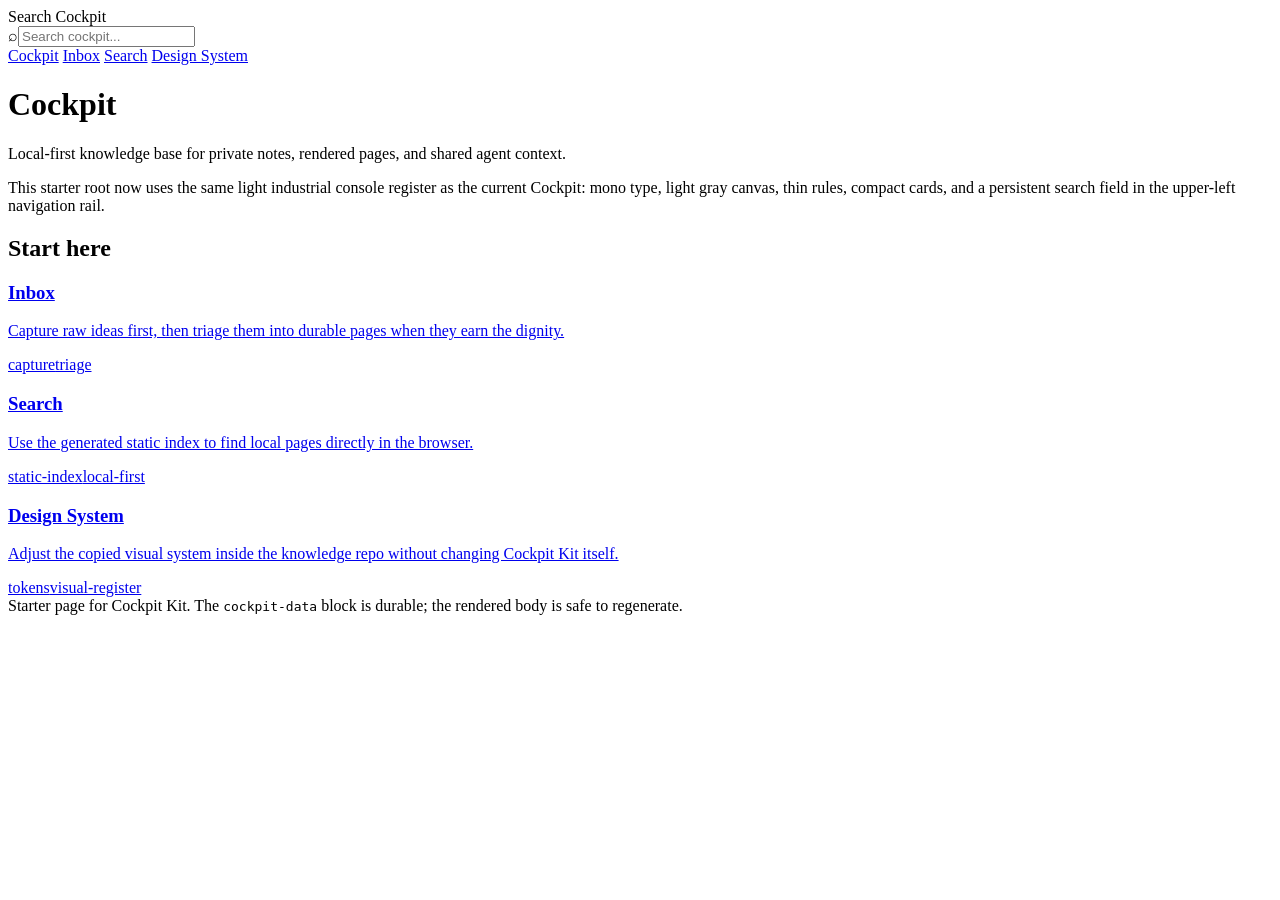
==== skill/templates/cockpit-root/index.html @ 93ff8bd4 "feat: capability-detected comment/capture widget for starter pages" ====
<!doctype html>
<html lang="en">
<head>
  <meta charset="utf-8">
  <meta name="viewport" content="width=device-width, initial-scale=1">
  <meta name="cockpit:source" content="self">
  <meta name="cockpit:rendered-at" content="2026-07-05T18:00:00Z">
  <title>Cockpit</title>
  <link rel="stylesheet" href="./cockpit.css">
  <script src="./cockpit-intents.js" defer></script>
</head>
<body>
  <nav aria-label="Primary" class="cockpit-nav">
    <form class="nav-search" action="search/" method="get" role="search">
      <label for="nav-search-input">Search Cockpit</label>
      <div class="nav-search-field"><span aria-hidden="true">⌕</span><input id="nav-search-input" name="q" type="search" autocomplete="off" inputmode="search" placeholder="Search cockpit..."></div>
    </form>
    <a class="home" href="./" aria-current="page">Cockpit</a>
    <a href="inbox/">Inbox</a>
    <a href="search/">Search</a>
    <a href="design-system.html">Design System</a>
  </nav>
  <main class="page">
    <header class="masthead">
      <h1>Cockpit</h1>
      <p>Local-first knowledge base for private notes, rendered pages, and shared agent context.</p>
    </header>
    <p class="lede">This starter root now uses the same light industrial console register as the current Cockpit: mono type, light gray canvas, thin rules, compact cards, and a persistent search field in the upper-left navigation rail.</p>
    <h2 class="section">Start here</h2>
    <div class="grid-list" aria-label="Starter links">
      <a class="card" href="inbox/">
        <h3>Inbox</h3>
        <p>Capture raw ideas first, then triage them into durable pages when they earn the dignity.</p>
        <div class="tags"><span>capture</span><span>triage</span></div>
      </a>
      <a class="card" href="search/">
        <h3>Search</h3>
        <p>Use the generated static index to find local pages directly in the browser.</p>
        <div class="tags"><span>static-index</span><span>local-first</span></div>
      </a>
      <a class="card" href="design-system.html">
        <h3>Design System</h3>
        <p>Adjust the copied visual system inside the knowledge repo without changing Cockpit Kit itself.</p>
        <div class="tags"><span>tokens</span><span>visual-register</span></div>
      </a>
    </div>
    <footer class="fineprint">Starter page for Cockpit Kit. The <code>cockpit-data</code> block is durable; the rendered body is safe to regenerate.</footer>
  </main>
  <script type="application/json" id="cockpit-data">{"kind":"cockpit-home","schema_version":1,"summary":"Starter Cockpit home page."}</script>
</body>
</html>
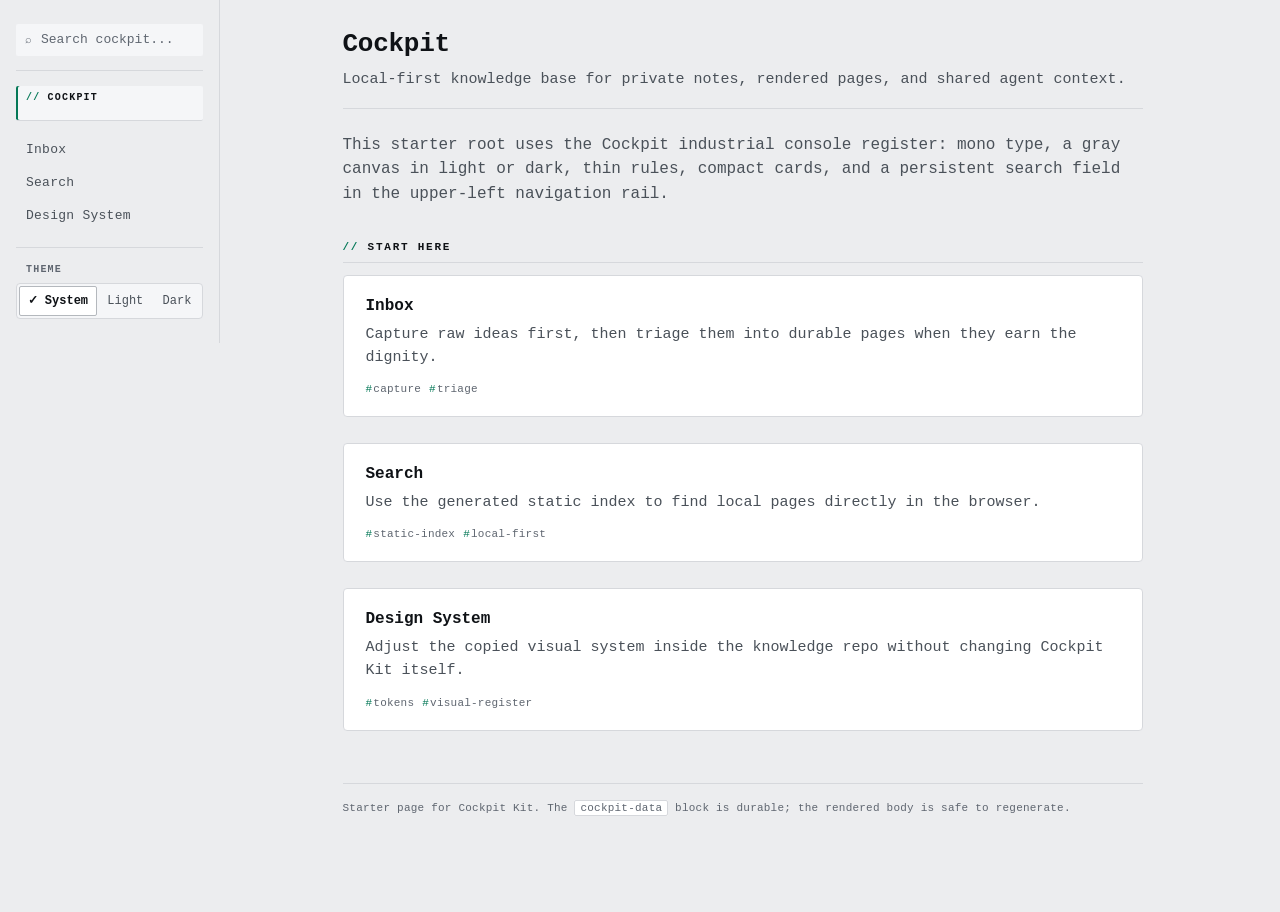
==== commit f5f259e7: "feat: add Light / Dark / System theme switch to starter template Define light and dark palettes as c" ====
--- a/skill/templates/cockpit-root/index.html
+++ b/skill/templates/cockpit-root/index.html
@@ -3,11 +3,12 @@
 <head>
   <meta charset="utf-8">
   <meta name="viewport" content="width=device-width, initial-scale=1">
+  <meta name="color-scheme" content="light dark">
   <meta name="cockpit:source" content="self">
   <meta name="cockpit:rendered-at" content="2026-07-05T18:00:00Z">
   <title>Cockpit</title>
   <link rel="stylesheet" href="./cockpit.css">
-  <script src="./cockpit-intents.js" defer></script>
+  <script src="./cockpit-theme.js"></script>
 </head>
 <body>
   <nav aria-label="Primary" class="cockpit-nav">
@@ -19,13 +20,22 @@
     <a href="inbox/">Inbox</a>
     <a href="search/">Search</a>
     <a href="design-system.html">Design System</a>
+    <fieldset class="theme-switch" data-cockpit-theme-switch hidden>
+      <legend>Theme</legend>
+      <div class="options">
+        <label><input type="radio" name="cockpit-theme" value="system" checked><span>System</span></label>
+        <label><input type="radio" name="cockpit-theme" value="light"><span>Light</span></label>
+        <label><input type="radio" name="cockpit-theme" value="dark"><span>Dark</span></label>
+      </div>
+      <span class="sr-only" data-cockpit-theme-resolved></span>
+    </fieldset>
   </nav>
   <main class="page">
     <header class="masthead">
       <h1>Cockpit</h1>
       <p>Local-first knowledge base for private notes, rendered pages, and shared agent context.</p>
     </header>
-    <p class="lede">This starter root now uses the same light industrial console register as the current Cockpit: mono type, light gray canvas, thin rules, compact cards, and a persistent search field in the upper-left navigation rail.</p>
+    <p class="lede">This starter root uses the Cockpit industrial console register: mono type, a gray canvas in light or dark, thin rules, compact cards, and a persistent search field in the upper-left navigation rail.</p>
     <h2 class="section">Start here</h2>
     <div class="grid-list" aria-label="Starter links">
       <a class="card" href="inbox/">
--- a/skill/templates/cockpit-root/cockpit.css
+++ b/skill/templates/cockpit-root/cockpit.css
@@ -0,0 +1,580 @@
+/*
+ * cockpit.css — shared visual register for every cockpit page.
+ *
+ * Linked from each HTML page as `/cockpit.css`.
+ * Same-origin, served by the same static Cockpit host; pages stay
+ * local-first on the same host (no CDN, no cross-origin fetch).
+ *
+ * Per-page style addenda go in a small inline <style> after this
+ * stylesheet's <link>, so the page can still ship one-off rules
+ * without round-tripping the file. The bulk of the register lives here.
+ *
+ * Source of truth for tokens: design-system.html `cockpit-data` block.
+ * Theme tokens: see the Light / Dark / System blocks below and
+ * cockpit-theme.js. Use var(--token) in pages, never literal colors.
+ */
+
+:root {
+  --radius: 4px;
+  --mono: ui-monospace, "SFMono-Regular", "Cascadia Code", "Cascadia Mono", "Roboto Mono", "IBM Plex Mono", "JetBrains Mono", "Liberation Mono", Menlo, Consolas, monospace;
+  --sans: ui-sans-serif, system-ui, -apple-system, "Segoe UI", Roboto, "Helvetica Neue", Arial, sans-serif;
+}
+
+/*
+ * Color themes. Pages must use these tokens instead of literal colors so
+ * every page follows the Light / Dark / System choice.
+ *
+ * - `:root` / `[data-theme="light"]`: light palette (default).
+ * - `[data-theme="dark"]`: dark palette, chosen explicitly.
+ * - `@media (prefers-color-scheme: dark)`: the same dark palette when the
+ *   preference is System (data-theme="system" or absent, e.g. without JS).
+ *
+ * Keep the two dark blocks identical and keep the same variable names in
+ * every block; the test suite checks both. Text tokens meet WCAG AA (4.5:1)
+ * against --bg, --surface, and --surface-2 in both palettes.
+ * cockpit-theme.js sets data-theme before first paint.
+ */
+:root,
+:root[data-theme="light"] {
+  color-scheme: light;
+  --bg: #ecedef;
+  --surface: #ffffff;
+  --surface-2: #f5f6f8;
+  --ink: #0f1216;
+  --ink-soft: #4a5159;
+  --ink-faint: #5f6670;
+  --accent: #047857;
+  --accent-ink: #ffffff;
+  --accent-blue: #2563eb;
+  --rule: #d6d8dc;
+  --rule-strong: #b4b8bd;
+  --focus: #2563eb;
+  --status-reading:    #1e40af; --status-reading-bg:  #e0e7f7;
+  --status-finished:   #166534; --status-finished-bg: #dcefe3;
+  --status-paused:     #92400e; --status-paused-bg:   #f5e6c9;
+  --status-toread:     #6b21a8; --status-toread-bg:   #ece1f5;
+  --status-active:     #166534; --status-active-bg:   #dcefe3;
+  --status-draft:      #1e40af; --status-draft-bg:    #e0e7f7;
+  --status-shipped:    #475569; --status-shipped-bg:  #dee1e5;
+  --shadow: 0 0 0 1px rgba(15,18,22,0.02);
+}
+
+:root[data-theme="dark"] {
+  color-scheme: dark;
+  --bg: #0e1013;
+  --surface: #16191d;
+  --surface-2: #1d2126;
+  --ink: #e6e8eb;
+  --ink-soft: #a9b0b8;
+  --ink-faint: #9aa1aa;
+  --accent: #34d399;
+  --accent-ink: #0e1013;
+  --accent-blue: #60a5fa;
+  --rule: #2a2f36;
+  --rule-strong: #3b414a;
+  --focus: #60a5fa;
+  --status-reading:    #93c5fd; --status-reading-bg:  #1e2a44;
+  --status-finished:   #86efac; --status-finished-bg: #163322;
+  --status-paused:     #fcd34d; --status-paused-bg:   #3a2a10;
+  --status-toread:     #d8b4fe; --status-toread-bg:   #2e1f42;
+  --status-active:     #86efac; --status-active-bg:   #163322;
+  --status-draft:      #93c5fd; --status-draft-bg:    #1e2a44;
+  --status-shipped:    #cbd5e1; --status-shipped-bg:  #2a3038;
+  --shadow: 0 0 0 1px rgba(0,0,0,0.2);
+}
+
+@media (prefers-color-scheme: dark) {
+  :root:not([data-theme="light"]) {
+    color-scheme: dark;
+    --bg: #0e1013;
+    --surface: #16191d;
+    --surface-2: #1d2126;
+    --ink: #e6e8eb;
+    --ink-soft: #a9b0b8;
+    --ink-faint: #9aa1aa;
+    --accent: #34d399;
+    --accent-ink: #0e1013;
+    --accent-blue: #60a5fa;
+    --rule: #2a2f36;
+    --rule-strong: #3b414a;
+    --focus: #60a5fa;
+    --status-reading:    #93c5fd; --status-reading-bg:  #1e2a44;
+    --status-finished:   #86efac; --status-finished-bg: #163322;
+    --status-paused:     #fcd34d; --status-paused-bg:   #3a2a10;
+    --status-toread:     #d8b4fe; --status-toread-bg:   #2e1f42;
+    --status-active:     #86efac; --status-active-bg:   #163322;
+    --status-draft:      #93c5fd; --status-draft-bg:    #1e2a44;
+    --status-shipped:    #cbd5e1; --status-shipped-bg:  #2a3038;
+    --shadow: 0 0 0 1px rgba(0,0,0,0.2);
+  }
+}
+
+* { box-sizing: border-box; }
+html { scrollbar-gutter: stable; }
+html, body {
+  margin: 0; padding: 0;
+  background: var(--bg); color: var(--ink);
+  font-family: var(--mono);
+  font-size: 16px; line-height: 1.55; -webkit-font-smoothing: antialiased;
+}
+
+/*
+ * Layout: nav stays flush-left, while the readable 880px page column
+ * floats inside the remaining viewport instead of clinging to the nav.
+ * On wide screens the page TOC joins as a real right rail with balanced
+ * outer gutters. Collapses to a single column below 720px.
+ */
+body {
+  display: grid;
+  grid-template-columns: 220px minmax(0, 1fr) minmax(0, 880px) minmax(0, 1fr);
+  min-height: 100vh;
+  margin: 0;
+}
+
+nav.cockpit-nav {
+  padding: 24px 16px;
+  display: flex; flex-direction: column; gap: 1px;
+  font-family: var(--mono);
+  font-size: 13px;
+  border-right: 1px solid var(--rule);
+  position: sticky; top: 0; align-self: start;
+  max-height: 100vh; overflow-y: auto;
+  background: var(--bg);
+}
+nav.cockpit-nav a {
+  color: var(--ink-soft); text-decoration: none;
+  padding: 6px 10px; border-radius: 2px;
+  letter-spacing: 0.02em;
+  transition: background 0.1s ease, color 0.1s ease;
+}
+nav.cockpit-nav a:hover { color: var(--ink); background: var(--surface-2); }
+nav.cockpit-nav a[aria-current="page"],
+nav.cockpit-nav a[aria-current="true"] {
+  color: var(--ink); font-weight: 600;
+  background: var(--surface-2);
+  box-shadow: inset 2px 0 0 var(--accent);
+}
+nav.cockpit-nav .home {
+  color: var(--ink-faint); letter-spacing: 0.12em;
+  text-transform: uppercase; font-size: 10px;
+  margin: 0 0 12px; padding: 4px 10px 14px;
+  border-bottom: 1px solid var(--rule);
+  font-family: var(--mono); font-weight: 700;
+}
+nav.cockpit-nav .home::before { content: "// "; color: var(--accent); }
+nav.cockpit-nav .nav-search {
+  margin: 0 0 14px;
+  padding: 0 0 14px;
+  border-bottom: 1px solid var(--rule);
+}
+nav.cockpit-nav .nav-search label {
+  position: absolute;
+  width: 1px;
+  height: 1px;
+  overflow: hidden;
+  clip: rect(0 0 0 0);
+  white-space: nowrap;
+}
+nav.cockpit-nav .nav-search-field {
+  align-items: center;
+  display: flex;
+  position: relative;
+}
+nav.cockpit-nav .nav-search-field span {
+  color: var(--ink-faint);
+  display: block;
+  font-size: 11px;
+  line-height: 1;
+  pointer-events: none;
+  position: absolute;
+  left: 9px;
+  top: 50%;
+  transform: translateY(-50%);
+}
+nav.cockpit-nav .nav-search input {
+  appearance: none;
+  -webkit-appearance: none;
+  background: var(--surface-2);
+  border: 1px solid transparent;
+  border-radius: 2px;
+  color: var(--ink);
+  display: block;
+  font: inherit;
+  font-size: 13px;
+  line-height: 1.35;
+  min-height: 32px;
+  min-width: 0;
+  padding: 6px 10px 6px 24px;
+  width: 100%;
+}
+nav.cockpit-nav .nav-search input::placeholder {
+  color: var(--ink-faint);
+}
+nav.cockpit-nav .nav-search input:focus {
+  background: var(--surface);
+  border-color: var(--accent);
+  outline: none;
+}
+
+/*
+ * Theme switcher: a native radio group styled as a segmented control.
+ * Arrow keys move between options; the checked option is bold, framed,
+ * and marked with a check so state never relies on color alone.
+ */
+.theme-switch[hidden] { display: none; }
+.theme-switch {
+  margin: 14px 0 0; padding: 14px 0 0;
+  border: 0; border-top: 1px solid var(--rule);
+  min-width: 0;
+}
+.theme-switch legend {
+  float: left; width: 100%;
+  padding: 0 10px; margin: 0 0 6px;
+  font-size: 10px; font-weight: 700;
+  letter-spacing: 0.12em; text-transform: uppercase;
+  color: var(--ink-faint);
+}
+.theme-switch .options {
+  clear: both;
+  display: flex; gap: 2px;
+  padding: 2px;
+  background: var(--surface-2);
+  border: 1px solid var(--rule);
+  border-radius: var(--radius);
+}
+.theme-switch label { flex: 1 1 auto; min-width: 0; position: relative; }
+.theme-switch input {
+  position: absolute; inset: 0;
+  margin: 0; opacity: 0; cursor: pointer;
+}
+.theme-switch label span {
+  display: block;
+  padding: 5px 4px; min-height: 28px;
+  text-align: center; white-space: nowrap;
+  font-size: 12px; line-height: 18px;
+  color: var(--ink-soft);
+  border: 1px solid transparent; border-radius: 2px;
+}
+.theme-switch input:hover + span { color: var(--ink); }
+.theme-switch input:checked + span {
+  color: var(--ink); font-weight: 700;
+  background: var(--surface);
+  border-color: var(--rule-strong);
+}
+.theme-switch input:checked + span::before { content: "\2713\00a0"; }
+.theme-switch input:focus-visible + span {
+  outline: 2px solid var(--focus);
+  outline-offset: 1px;
+}
+.sr-only {
+  position: absolute; width: 1px; height: 1px; overflow: hidden;
+  clip: rect(0 0 0 0); clip-path: inset(50%); white-space: nowrap;
+}
+
+.page { grid-column: 3; max-width: 880px; width: 100%; margin: 0; padding: 24px 40px 96px; min-width: 0; }
+
+.breadcrumbs {
+  font-family: var(--mono);
+  font-size: 11px; color: var(--ink-faint);
+  letter-spacing: 0.04em; text-transform: uppercase;
+  margin: 14px 0 6px; line-height: 1.4;
+}
+.breadcrumbs a { color: var(--ink-faint); text-decoration: none; }
+.breadcrumbs a:hover { color: var(--ink-soft); }
+.breadcrumbs .sep { margin: 0 6px; color: var(--ink-faint); opacity: 0.5; }
+.breadcrumbs .here { color: var(--ink); }
+
+header.masthead {
+  padding-bottom: 16px; margin-bottom: 24px;
+  border-bottom: 1px solid var(--rule);
+  position: relative;
+}
+header.masthead h1 {
+  font-size: 26px; letter-spacing: -0.01em; margin: 0 0 4px;
+  font-weight: 600; font-family: var(--mono);
+}
+header.masthead p {
+  margin: 0; color: var(--ink-soft); font-size: 15px;
+}
+
+.lede {
+  font-size: 16px; color: var(--ink-soft);
+  margin: 0 0 24px;
+  max-width: none;
+  text-wrap: pretty;
+}
+
+h2.section {
+  font-size: 11px; letter-spacing: 0.16em;
+  text-transform: uppercase; color: var(--ink);
+  font-weight: 700; margin: 32px 0 12px;
+  font-family: var(--mono);
+  padding-bottom: 6px;
+  border-bottom: 1px solid var(--rule);
+}
+h2.section::before {
+  content: "// "; color: var(--accent); font-weight: 600;
+}
+
+.panel {
+  background: var(--surface); border: 1px solid var(--rule);
+  border-radius: var(--radius); padding: 18px 22px;
+  margin-bottom: 12px;
+}
+
+.card {
+  background: var(--surface); border: 1px solid var(--rule);
+  border-radius: var(--radius); padding: 18px 22px;
+  margin-bottom: 12px;
+  text-decoration: none; color: inherit; display: block;
+  transition: border-color 0.12s ease, box-shadow 0.12s ease;
+  position: relative;
+}
+.card:hover {
+  border-color: var(--ink-soft);
+  box-shadow: inset 2px 0 0 var(--accent);
+}
+.card h2,
+.card h3 {
+  font-size: 16px; margin: 0 0 4px; font-weight: 600;
+  font-family: var(--mono); letter-spacing: 0;
+}
+.card .author {
+  color: var(--ink-soft); font-style: normal;
+  font-family: var(--mono); font-size: 12px;
+  margin: 0 0 10px; letter-spacing: 0.02em;
+}
+.card p { margin: 0 0 6px; color: var(--ink-soft); font-size: 15px; }
+.card .tags {
+  margin-top: 12px;
+  font-family: var(--mono);
+  font-size: 11px; color: var(--ink-faint);
+  letter-spacing: 0.02em;
+}
+.card .tags span { display: inline-block; margin-right: 8px; }
+.card .tags span::before {
+  content: "#"; color: var(--accent); margin-right: 1px;
+}
+
+.swatches {
+  display: grid; grid-template-columns: repeat(auto-fit, minmax(160px, 1fr));
+  gap: 8px;
+}
+.swatch {
+  border: 1px solid var(--rule); border-radius: var(--radius);
+  overflow: hidden; background: var(--surface);
+  font-family: var(--mono);
+  font-size: 11px;
+}
+.swatch .chip { height: 52px; }
+.swatch .name { padding: 6px 10px 2px; color: var(--ink); font-weight: 700; }
+.swatch .hex { padding: 0 10px 8px; color: var(--ink-faint); font-family: var(--mono); }
+.swatch.bordered .chip { border-bottom: 1px solid var(--rule); }
+
+.type-spec {
+  display: grid; grid-template-columns: 200px 1fr; gap: 8px 24px;
+  align-items: baseline;
+}
+.type-spec dt {
+  font-family: var(--mono);
+  font-size: 10px; letter-spacing: 0.12em;
+  text-transform: uppercase; color: var(--ink-faint);
+  font-weight: 700;
+}
+.type-spec dd { margin: 0; }
+.h1-sample { font-size: 26px; letter-spacing: -0.01em; font-weight: 600; font-family: var(--mono); }
+.h2-sample { font-size: 16px; font-weight: 600; letter-spacing: 0; font-family: var(--mono); }
+.h3-sample {
+  font-size: 11px; letter-spacing: 0.16em;
+  text-transform: uppercase; color: var(--ink);
+  font-family: var(--mono); font-weight: 700;
+}
+.meta-sample {
+  font-family: var(--mono);
+  font-size: 11px; color: var(--ink-faint);
+  letter-spacing: 0.04em; text-transform: uppercase;
+}
+
+.badges-row { display: flex; gap: 6px; flex-wrap: wrap; }
+.badge {
+  display: inline-block;
+  font-family: var(--mono);
+  font-size: 10px; letter-spacing: 0.08em;
+  text-transform: uppercase;
+  padding: 2px 8px; border-radius: 2px;
+  font-weight: 700;
+}
+.badge.reading  { color: var(--status-reading);  background: var(--status-reading-bg); }
+.badge.finished { color: var(--status-finished); background: var(--status-finished-bg); }
+.badge.paused   { color: var(--status-paused);   background: var(--status-paused-bg); }
+.badge.to-read  { color: var(--status-toread);   background: var(--status-toread-bg); }
+.badge.active   { color: var(--status-active);   background: var(--status-active-bg); }
+.badge.draft    { color: var(--status-draft);    background: var(--status-draft-bg); }
+.badge.shipped  { color: var(--status-shipped);  background: var(--status-shipped-bg); }
+
+.stats {
+  display: grid; grid-template-columns: repeat(3, 1fr); gap: 10px;
+}
+.stat {
+  background: var(--surface); border: 1px solid var(--rule);
+  border-radius: var(--radius); padding: 12px 16px;
+  position: relative;
+}
+.stat .n {
+  font-size: 26px; font-weight: 700; line-height: 1;
+  color: var(--ink); display: block; margin-bottom: 4px;
+  font-family: var(--mono); letter-spacing: -0.02em;
+}
+.stat .label {
+  font-family: var(--mono);
+  font-size: 10px; letter-spacing: 0.12em;
+  text-transform: uppercase; color: var(--ink-faint);
+  font-weight: 700;
+}
+
+.source-line {
+  font-family: var(--mono);
+  font-size: 11px; color: var(--ink-faint);
+  line-height: 1.5;
+  padding: 8px 12px; border-left: 2px solid var(--accent);
+  background: var(--surface-2);
+}
+.source-line code {
+  background: var(--surface); padding: 1px 5px;
+  border-radius: 2px; font-size: 11px; color: var(--ink-soft);
+  border: 1px solid var(--rule);
+}
+
+footer.fineprint {
+  margin-top: 40px; padding-top: 16px;
+  border-top: 1px solid var(--rule);
+  font-family: var(--mono);
+  font-size: 11px; color: var(--ink-faint); line-height: 1.5;
+  letter-spacing: 0.02em;
+}
+footer.fineprint code {
+  background: var(--surface); padding: 1px 5px;
+  border-radius: 2px; font-size: 11px;
+  border: 1px solid var(--rule);
+}
+
+nav.page-toc { display: none; }
+
+@media (min-width: 1360px) {
+  body {
+    grid-template-columns: 220px minmax(0, 1fr) minmax(0, 880px) 32px 200px minmax(0, 1fr);
+  }
+  nav.page-toc {
+    display: block;
+    grid-column: 5;
+    width: 200px;
+    position: sticky; top: 24px;
+    align-self: start;
+    justify-self: start;
+    padding: 24px 16px;
+    font-family: var(--mono);
+    font-size: 12px;
+    border-left: 1px solid var(--rule);
+    max-height: calc(100vh - 48px);
+    overflow-y: auto;
+  }
+  nav.page-toc .toc-label {
+    color: var(--ink-faint);
+    letter-spacing: 0.16em;
+    text-transform: uppercase;
+    font-size: 10px;
+    margin: 0 0 10px;
+    padding: 0 8px;
+    font-weight: 700;
+  }
+  nav.page-toc .toc-label::before { content: "// "; color: var(--accent); }
+  nav.page-toc ul { list-style: none; padding: 0; margin: 0; }
+  nav.page-toc li { margin: 1px 0; }
+  nav.page-toc li.lvl-3 { padding-left: 12px; font-size: 11px; }
+  nav.page-toc a {
+    display: block;
+    color: var(--ink-soft);
+    text-decoration: none;
+    padding: 3px 8px;
+    border-left: 2px solid transparent;
+    line-height: 1.35;
+    transition: color 0.1s ease, border-color 0.1s ease, background 0.1s ease;
+  }
+  nav.page-toc a:hover { color: var(--ink); }
+  nav.page-toc a.active {
+    color: var(--ink); font-weight: 600;
+    border-left-color: var(--accent);
+    background: var(--surface-2);
+  }
+}
+
+@media (min-width: 1600px) {
+  body {
+    grid-template-columns: 220px minmax(48px, 1fr) minmax(0, 880px) 40px 200px minmax(240px, 1fr);
+  }
+}
+
+@media (max-width: 720px) {
+  body { display: block; }
+  nav.cockpit-nav {
+    position: static; max-height: none; overflow: visible;
+    border-right: none; border-bottom: 1px solid var(--rule);
+    flex-direction: row; flex-wrap: wrap; gap: 4px; align-items: center;
+    padding: 12px 16px;
+    max-width: 880px; margin: 0;
+    font-size: 12px;
+  }
+  nav.cockpit-nav .home {
+    margin: 0 6px 0 0; padding: 4px 8px;
+    border-bottom: none;
+  }
+  nav.cockpit-nav a { padding: 5px 8px; }
+  nav.cockpit-nav .nav-search {
+    flex: 1 0 100%;
+    margin: 0 0 8px;
+    order: -1;
+    padding: 0 0 10px;
+  }
+  nav.cockpit-nav .nav-search input {
+    background: var(--surface);
+    border-color: var(--rule-strong);
+    font-size: 16px;
+    min-height: 40px;
+  }
+  nav.cockpit-nav .theme-switch {
+    flex: 1 0 100%;
+    margin: 8px 0 0; padding: 10px 0 0;
+  }
+  nav.cockpit-nav .theme-switch legend { padding: 0; }
+  nav.cockpit-nav .theme-switch label span { min-height: 36px; line-height: 24px; }
+  .page { margin: 0; padding: 24px 24px 96px; }
+}
+
+@media (max-width: 480px) {
+  nav.cockpit-nav { padding: 12px 12px; gap: 2px; }
+  nav.cockpit-nav a { padding: 5px 8px; }
+  .page { padding: 18px 14px 64px; }
+  header.masthead h1 { font-size: 20px; }
+  .type-spec { grid-template-columns: 1fr; gap: 4px 0; }
+  .stats { grid-template-columns: 1fr; }
+  .panel { padding: 18px 18px; }
+}
+
+/* Shared note-body rules (markdown-rendered content). */
+.grid-list { display: grid; gap: 14px; }
+.note-body h1 { display: none; }
+.note-body h2 {
+  font-size: 13px; letter-spacing: 0.08em; text-transform: uppercase;
+  color: var(--ink-faint); font-weight: 600; margin: 36px 0 14px;
+  font-family: var(--sans);
+}
+.note-body h3 { font-size: 19px; margin: 24px 0 8px; }
+.note-body h4 { font-size: 16px; margin: 18px 0 8px; }
+.note-body a { color: var(--accent); text-decoration-thickness: 1px; text-underline-offset: 3px; }
+.note-body li { margin-bottom: 6px; }
+.note-body pre { overflow-x: auto; background: var(--surface-2); padding: 14px; border-radius: var(--radius); }
+.note-body code { font-size: 0.92em; }
+.pending { color: var(--ink-faint); border-bottom: 1px dotted var(--ink-faint); }
+.meta-list { color: var(--ink-soft); font-size: 15px; }
+.meta-list strong { color: var(--ink); }
+img { max-width: 100%; height: auto; border-radius: var(--radius); border: 1px solid var(--rule); }
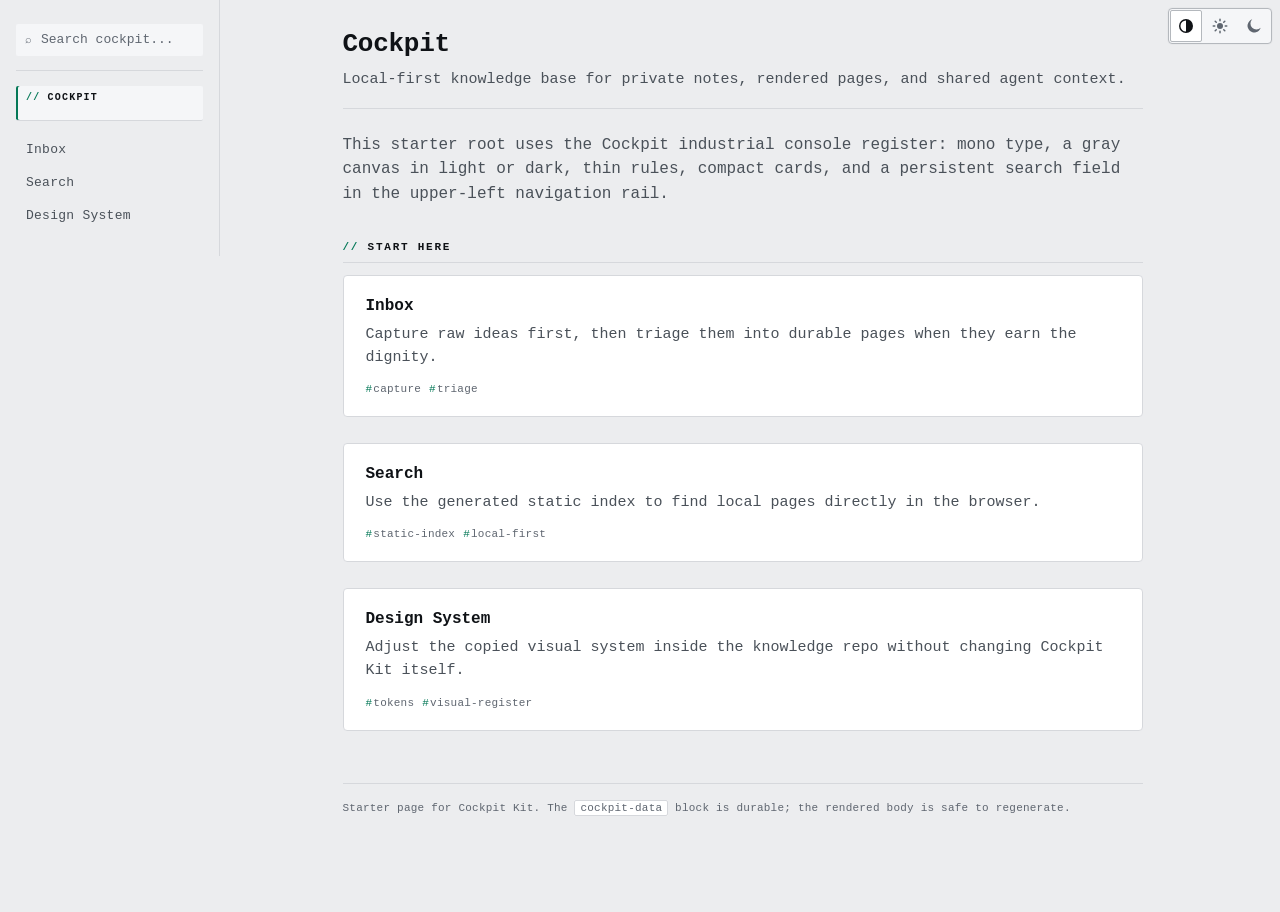
==== commit 7c3771b9: "theme: compact theme switcher fixed to the top-right corner Restyle the Light / Dark / System radio " ====
--- a/skill/templates/cockpit-root/index.html
+++ b/skill/templates/cockpit-root/index.html
@@ -9,6 +9,7 @@
   <title>Cockpit</title>
   <link rel="stylesheet" href="./cockpit.css">
   <script src="./cockpit-theme.js"></script>
+  <script src="./cockpit-intents.js" defer></script>
 </head>
 <body>
   <nav aria-label="Primary" class="cockpit-nav">
@@ -23,11 +24,11 @@
     <fieldset class="theme-switch" data-cockpit-theme-switch hidden>
       <legend>Theme</legend>
       <div class="options">
-        <label><input type="radio" name="cockpit-theme" value="system" checked><span>System</span></label>
-        <label><input type="radio" name="cockpit-theme" value="light"><span>Light</span></label>
-        <label><input type="radio" name="cockpit-theme" value="dark"><span>Dark</span></label>
+        <label title="System"><input type="radio" name="cockpit-theme" value="system" checked><span>System</span></label>
+        <label title="Light"><input type="radio" name="cockpit-theme" value="light"><span>Light</span></label>
+        <label title="Dark"><input type="radio" name="cockpit-theme" value="dark"><span>Dark</span></label>
       </div>
-      <span class="sr-only" data-cockpit-theme-resolved></span>
+      <span class="sr-only" data-cockpit-theme-resolved aria-live="polite"></span>
     </fieldset>
   </nav>
   <main class="page">
--- a/skill/templates/cockpit-root/cockpit.css
+++ b/skill/templates/cockpit-root/cockpit.css
@@ -217,54 +217,95 @@
 }
 
 /*
- * Theme switcher: a native radio group styled as a segmented control.
- * Arrow keys move between options; the checked option is bold, framed,
- * and marked with a check so state never relies on color alone.
+ * Theme switcher: a native radio group styled as a compact icon segmented
+ * control, fixed to the top-right corner of the viewport (inside the
+ * safe-area insets) so it sits in the same place on every page. Arrow keys
+ * move between options. The legend and option names stay in the
+ * accessibility tree; sighted users get icons plus a hover title. The
+ * checked option is framed and filled so state never relies on color alone.
+ *
+ * Pages that show it reserve a top band (--cockpit-top-reserve) where it
+ * would otherwise cover content: next to the search field on narrow
+ * screens, above the page column on mid widths, and above the page TOC.
+ * cockpit-intents.css reads the same variable to keep its panel below it.
  */
 .theme-switch[hidden] { display: none; }
 .theme-switch {
-  margin: 14px 0 0; padding: 14px 0 0;
-  border: 0; border-top: 1px solid var(--rule);
+  position: fixed;
+  top: calc(8px + env(safe-area-inset-top, 0px));
+  right: calc(8px + env(safe-area-inset-right, 0px));
+  z-index: 890;
+  margin: 0; padding: 0;
+  border: 0;
   min-width: 0;
 }
 .theme-switch legend {
-  float: left; width: 100%;
-  padding: 0 10px; margin: 0 0 6px;
-  font-size: 10px; font-weight: 700;
-  letter-spacing: 0.12em; text-transform: uppercase;
-  color: var(--ink-faint);
+  position: absolute; width: 1px; height: 1px; overflow: hidden;
+  clip: rect(0 0 0 0); clip-path: inset(50%); white-space: nowrap;
+  padding: 0;
 }
 .theme-switch .options {
-  clear: both;
   display: flex; gap: 2px;
-  padding: 2px;
+  padding: 1px;
   background: var(--surface-2);
-  border: 1px solid var(--rule);
+  border: 1px solid var(--rule-strong);
   border-radius: var(--radius);
-}
-.theme-switch label { flex: 1 1 auto; min-width: 0; position: relative; }
+  box-shadow: var(--shadow);
+}
+.theme-switch label { display: block; position: relative; }
 .theme-switch input {
   position: absolute; inset: 0;
+  width: 100%; height: 100%;
   margin: 0; opacity: 0; cursor: pointer;
 }
 .theme-switch label span {
-  display: block;
-  padding: 5px 4px; min-height: 28px;
-  text-align: center; white-space: nowrap;
-  font-size: 12px; line-height: 18px;
-  color: var(--ink-soft);
+  display: block; position: relative;
+  width: var(--theme-switch-size); height: var(--theme-switch-size);
+  overflow: hidden; white-space: nowrap;
+  text-indent: 200%;
+  color: var(--ink-faint);
   border: 1px solid transparent; border-radius: 2px;
-}
+  transition: background-color 0.12s ease, color 0.12s ease, border-color 0.12s ease;
+}
+.theme-switch label span::before {
+  content: "";
+  position: absolute; inset: 0; margin: auto;
+  width: 16px; height: 16px;
+  background-color: currentColor;
+  -webkit-mask: var(--ts-icon) center / contain no-repeat;
+  mask: var(--ts-icon) center / contain no-repeat;
+}
+.theme-switch input[value="system"] + span { --ts-icon: url("data:image/svg+xml,%3Csvg xmlns='http://www.w3.org/2000/svg' viewBox='0 0 16 16'%3E%3Cpath fill='black' d='M8 1a7 7 0 1 0 0 14A7 7 0 0 0 8 1Zm0 1.5v11a5.5 5.5 0 0 1 0-11Z'/%3E%3C/svg%3E"); }
+.theme-switch input[value="light"] + span { --ts-icon: url("data:image/svg+xml,%3Csvg xmlns='http://www.w3.org/2000/svg' viewBox='0 0 16 16'%3E%3Ccircle cx='8' cy='8' r='3' fill='black'/%3E%3Cpath stroke='black' stroke-width='1.5' stroke-linecap='round' d='M8 1.25v1.5M8 13.25v1.5M1.25 8h1.5M13.25 8h1.5M3.2 3.2l1.07 1.07M11.73 11.73l1.07 1.07M3.2 12.8l1.07-1.07M11.73 4.27l1.07-1.07'/%3E%3C/svg%3E"); }
+.theme-switch input[value="dark"] + span { --ts-icon: url("data:image/svg+xml,%3Csvg xmlns='http://www.w3.org/2000/svg' viewBox='0 0 16 16'%3E%3Cpath fill='black' d='M6.2 1.3a6.75 6.75 0 1 0 8.5 8.5A5.5 5.5 0 0 1 6.2 1.3Z'/%3E%3C/svg%3E"); }
 .theme-switch input:hover + span { color: var(--ink); }
 .theme-switch input:checked + span {
-  color: var(--ink); font-weight: 700;
+  color: var(--ink);
   background: var(--surface);
   border-color: var(--rule-strong);
 }
-.theme-switch input:checked + span::before { content: "\2713\00a0"; }
 .theme-switch input:focus-visible + span {
   outline: 2px solid var(--focus);
   outline-offset: 1px;
+}
+@media (prefers-reduced-motion: reduce) {
+  .theme-switch label span { transition: none; }
+}
+@media (forced-colors: active) {
+  .theme-switch label span::before { background-color: CanvasText; }
+  .theme-switch input:checked + span { border-color: Highlight; }
+  .theme-switch input:checked + span::before { background-color: Highlight; }
+}
+@media print {
+  .theme-switch { display: none; }
+}
+/* Reserved space, set only while a switcher is visible (no-JS pages and
+   pages without one keep the plain layout). */
+:root { --theme-switch-size: 32px; }
+@media (pointer: coarse) { :root { --theme-switch-size: 36px; } }
+:root:has(.theme-switch:not([hidden])) {
+  --cockpit-top-reserve: calc(var(--theme-switch-size) + 24px + env(safe-area-inset-top, 0px));
+  --cockpit-right-reserve: calc(3 * var(--theme-switch-size) + 24px + env(safe-area-inset-right, 0px));
 }
 .sr-only {
   position: absolute; width: 1px; height: 1px; overflow: hidden;
@@ -460,6 +501,12 @@
 
 nav.page-toc { display: none; }
 
+/* Mid widths: the page column reaches the right edge, so keep its first
+   line below the fixed theme switcher. */
+@media (min-width: 721px) and (max-width: 1279px) {
+  .page { padding-top: max(24px, var(--cockpit-top-reserve, 24px)); }
+}
+
 @media (min-width: 1360px) {
   body {
     grid-template-columns: 220px minmax(0, 1fr) minmax(0, 880px) 32px 200px minmax(0, 1fr);
@@ -468,14 +515,14 @@
     display: block;
     grid-column: 5;
     width: 200px;
-    position: sticky; top: 24px;
+    position: sticky; top: max(24px, var(--cockpit-top-reserve, 24px));
     align-self: start;
     justify-self: start;
     padding: 24px 16px;
     font-family: var(--mono);
     font-size: 12px;
     border-left: 1px solid var(--rule);
-    max-height: calc(100vh - 48px);
+    max-height: calc(100vh - 24px - max(24px, var(--cockpit-top-reserve, 24px)));
     overflow-y: auto;
   }
   nav.page-toc .toc-label {
@@ -541,12 +588,12 @@
     font-size: 16px;
     min-height: 40px;
   }
-  nav.cockpit-nav .theme-switch {
-    flex: 1 0 100%;
-    margin: 8px 0 0; padding: 10px 0 0;
-  }
-  nav.cockpit-nav .theme-switch legend { padding: 0; }
-  nav.cockpit-nav .theme-switch label span { min-height: 36px; line-height: 24px; }
+  /* Leave the top-right corner of the search row to the theme switcher. */
+  nav.cockpit-nav .nav-search { padding-right: var(--cockpit-right-reserve, 0px); }
+  .theme-switch {
+    top: calc(12px + env(safe-area-inset-top, 0px));
+    right: calc(12px + env(safe-area-inset-right, 0px));
+  }
   .page { margin: 0; padding: 24px 24px 96px; }
 }
 
